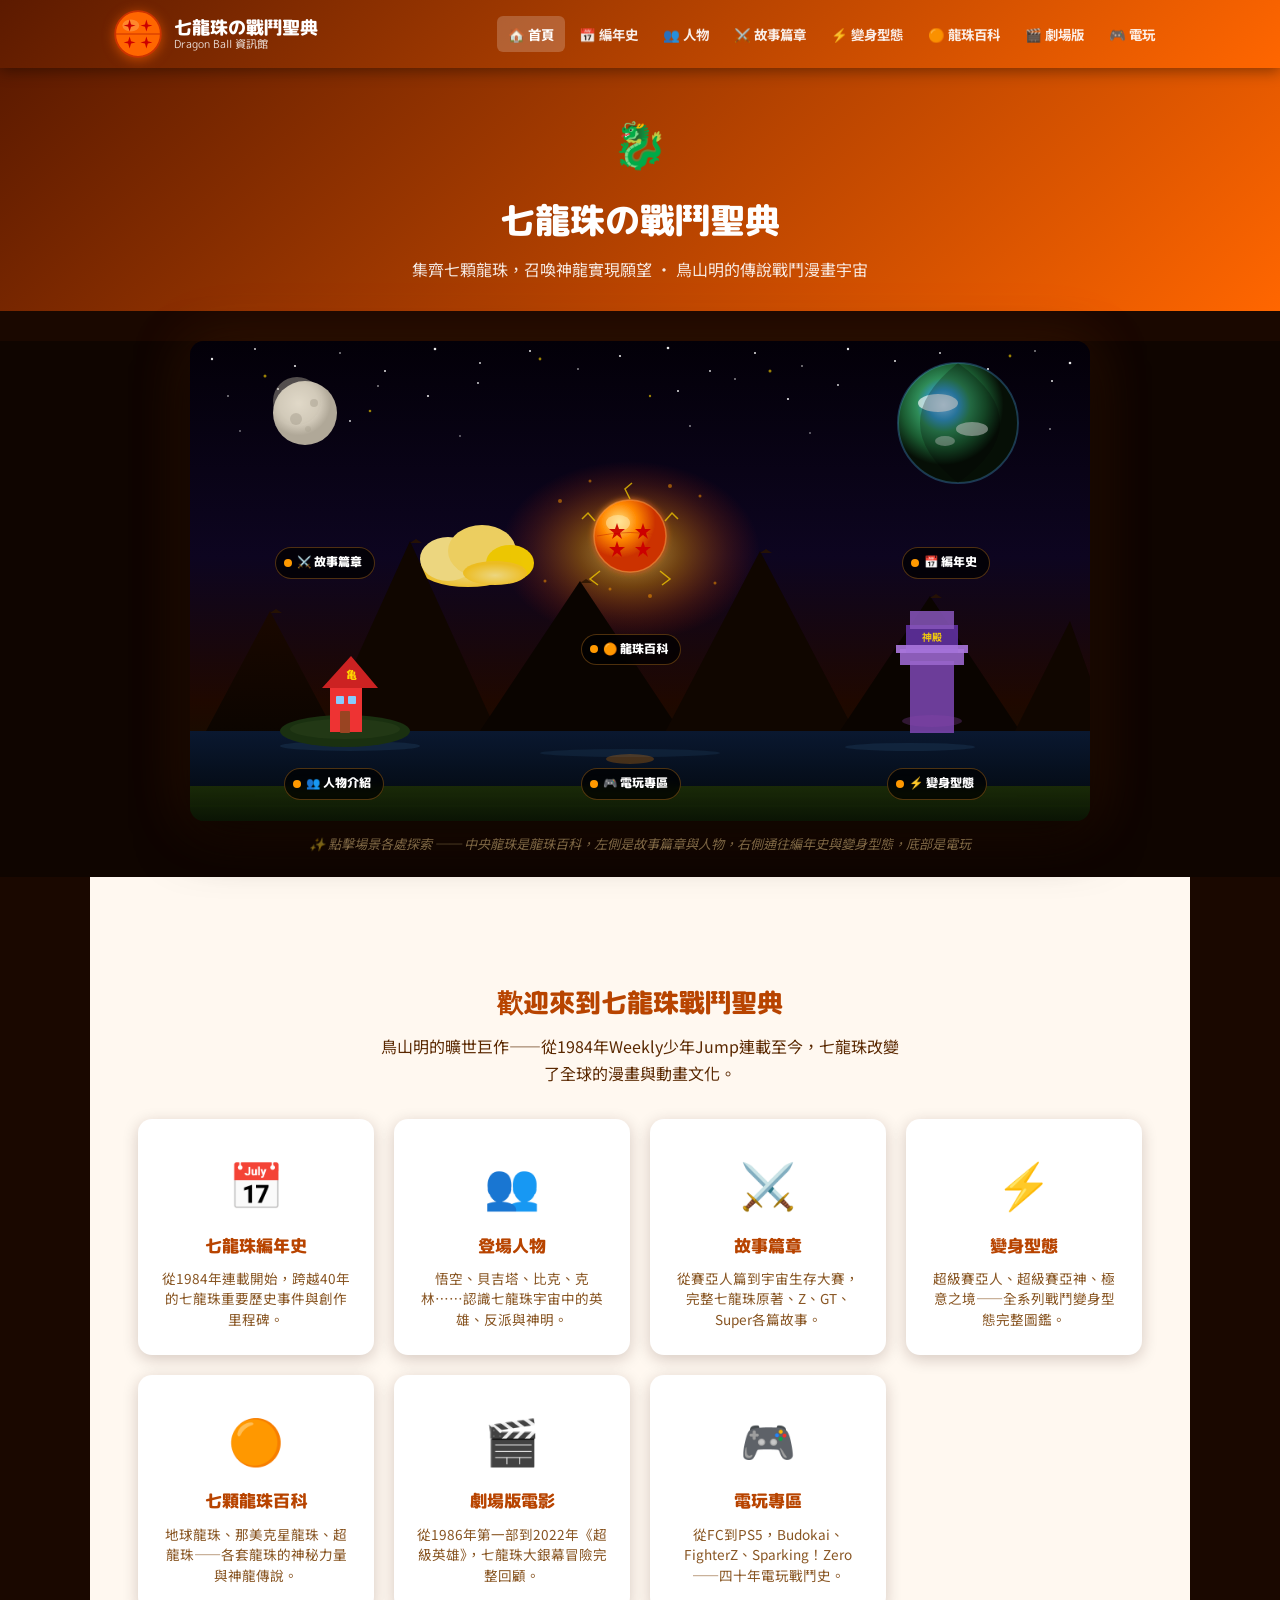
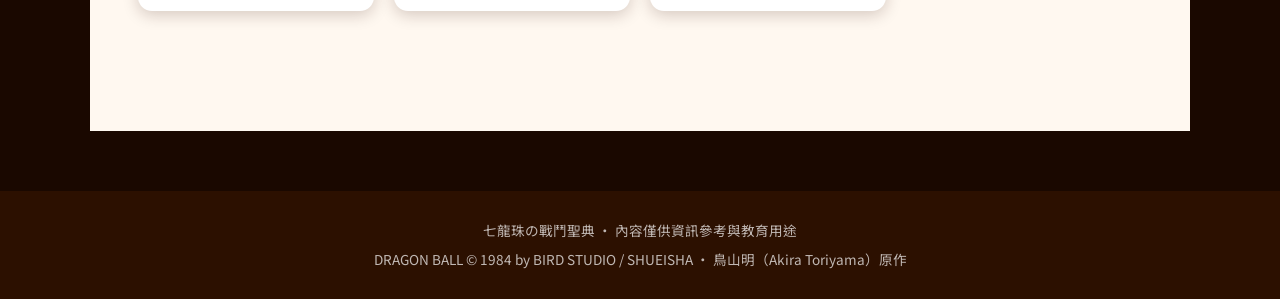
==== index.html @ a5d09ce7 "Initial commit: Dragon Ball fan site with 8 pages" ====
<!DOCTYPE html>
<html lang="zh-TW">
<head>
<meta charset="UTF-8">
<link rel="icon" type="image/svg+xml" href="favicon.svg">
<meta name="viewport" content="width=device-width, initial-scale=1.0">
<title>七龍珠の戰鬥聖典 — Dragon Ball 資訊館</title>
<link rel="stylesheet" href="css/style.css">
<style>
body { background: #1a0800; }
.world-below { background: #0f0500; padding: 0 0 10px; }
.world-hint {
  text-align: center;
  font-size: 0.82rem;
  color: rgba(255,220,150,0.65);
  padding: 12px;
  font-style: italic;
}
.content-wrap { background: var(--cream); }

/* ── WORLD SCENE ── */
.world-wrap {
  max-width: 900px;
  margin: 30px auto 0;
  border-radius: 14px;
  overflow: hidden;
  box-shadow: 0 16px 52px rgba(0,0,0,0.75), 0 0 60px rgba(255,102,0,0.2);
  position: relative;
}

/* ── hotspot base ── */
.world-hotspot {
  position: absolute;
  border: 2px solid transparent;
  border-radius: 8px;
  transition: all 0.25s;
  text-decoration: none;
  display: flex;
  align-items: flex-end;
  justify-content: center;
  padding-bottom: 10px;
}
.world-hotspot:hover {
  background: rgba(255,102,0,0.14);
  border-color: rgba(255,160,40,0.75);
  box-shadow: 0 0 22px rgba(255,102,0,0.35);
}

.world-badge {
  display: flex;
  align-items: center;
  gap: 5px;
  background: rgba(0,0,0,0.72);
  backdrop-filter: blur(4px);
  color: white;
  padding: 5px 12px 5px 8px;
  border-radius: 20px;
  font-size: 0.72rem;
  font-weight: 800;
  white-space: nowrap;
  font-family: 'M PLUS Rounded 1c', sans-serif;
  border: 1px solid rgba(255,160,40,0.3);
  transition: transform 0.2s, background 0.2s;
  pointer-events: none;
}
.world-hotspot:hover .world-badge {
  background: rgba(140,50,0,0.9);
  transform: scale(1.06);
  border-color: rgba(255,160,40,0.65);
}

.hotspot-dot {
  width: 8px;
  height: 8px;
  border-radius: 50%;
  background: #FF9900;
  flex-shrink: 0;
  animation: pulse-dot 2s ease-in-out infinite;
}
@keyframes pulse-dot {
  0%, 100% { opacity: 1; transform: scale(1); }
  50%       { opacity: 0.4; transform: scale(0.7); }
}

.section-intro h2 { color: var(--orange-dark); }
</style>
</head>
<body>

<header class="site-header">
  <div class="header-inner">
    <a href="index.html" class="site-logo">
      <div class="logo-icon"></div>
      <div class="logo-text">七龍珠の戰鬥聖典<div class="logo-sub">Dragon Ball 資訊館</div></div>
    </a>
    <nav class="site-nav">
      <a href="index.html" class="active">🏠 首頁</a>
      <a href="chronicle.html">📅 編年史</a>
      <a href="characters.html">👥 人物</a>
      <a href="saga.html">⚔️ 故事篇章</a>
      <a href="transformations.html">⚡ 變身型態</a>
      <a href="dragonballs.html">🟠 龍珠百科</a>
      <a href="movies.html">🎬 劇場版</a>
      <a href="games.html">🎮 電玩</a>
    </nav>
  </div>
</header>

<!-- Page title -->
<div style="background:linear-gradient(135deg,#5c1a00,#B84400 55%,#FF6600); color:white; text-align:center; padding:36px 24px 28px;">
  <div style="font-size:2.8rem; margin-bottom:10px">🐉</div>
  <h1 style="font-family:'M PLUS Rounded 1c',sans-serif; font-size:2.2rem; font-weight:800; margin-bottom:6px;">七龍珠の戰鬥聖典</h1>
  <p style="opacity:0.88; max-width:500px; margin:0 auto;">集齊七顆龍珠，召喚神龍實現願望 · 鳥山明的傳說戰鬥漫畫宇宙</p>
</div>

<!-- ── THE WORLD SCENE ── -->
<div class="world-below">
  <div class="world-wrap">
    <!-- Inline SVG: Dragon Ball world scene -->
    <svg viewBox="0 0 900 480" xmlns="http://www.w3.org/2000/svg" style="display:block;width:100%;">
      <defs>
        <linearGradient id="sky" x1="0" y1="0" x2="0" y2="1">
          <stop offset="0%" stop-color="#030008"/>
          <stop offset="45%" stop-color="#0d0520"/>
          <stop offset="75%" stop-color="#1f0800"/>
          <stop offset="100%" stop-color="#0d1400"/>
        </linearGradient>
        <radialGradient id="earthG" cx="38%" cy="35%">
          <stop offset="0%" stop-color="#88ccff"/>
          <stop offset="25%" stop-color="#3399cc"/>
          <stop offset="45%" stop-color="#2e8b57"/>
          <stop offset="70%" stop-color="#1a5a30"/>
          <stop offset="100%" stop-color="#060f06"/>
        </radialGradient>
        <radialGradient id="moonG" cx="40%" cy="35%">
          <stop offset="0%" stop-color="#f0e8d8"/>
          <stop offset="60%" stop-color="#d8d0c0"/>
          <stop offset="100%" stop-color="#b0a898"/>
        </radialGradient>
        <radialGradient id="dbG" cx="35%" cy="30%">
          <stop offset="0%" stop-color="#FFE080"/>
          <stop offset="50%" stop-color="#FF8800"/>
          <stop offset="100%" stop-color="#CC3300"/>
        </radialGradient>
        <radialGradient id="auraG" cx="50%" cy="50%">
          <stop offset="0%" stop-color="#FFE066" stop-opacity="0.7"/>
          <stop offset="40%" stop-color="#FF9900" stop-opacity="0.4"/>
          <stop offset="75%" stop-color="#FF5500" stop-opacity="0.15"/>
          <stop offset="100%" stop-color="#FF2200" stop-opacity="0"/>
        </radialGradient>
        <radialGradient id="nimbus" cx="50%" cy="60%">
          <stop offset="0%" stop-color="#FFE888"/>
          <stop offset="100%" stop-color="#FFCC22"/>
        </radialGradient>
        <linearGradient id="mtn1" x1="0" y1="0" x2="0" y2="1">
          <stop offset="0%" stop-color="#1a0800"/>
          <stop offset="100%" stop-color="#080400"/>
        </linearGradient>
        <linearGradient id="mtn2" x1="0" y1="0" x2="0" y2="1">
          <stop offset="0%" stop-color="#0d0500"/>
          <stop offset="100%" stop-color="#050200"/>
        </linearGradient>
        <linearGradient id="waterG" x1="0" y1="0" x2="0" y2="1">
          <stop offset="0%" stop-color="#0a1830"/>
          <stop offset="100%" stop-color="#050d18"/>
        </linearGradient>
        <linearGradient id="groundG" x1="0" y1="0" x2="0" y2="1">
          <stop offset="0%" stop-color="#1a2a08"/>
          <stop offset="100%" stop-color="#0a1404"/>
        </linearGradient>
        <filter id="glow">
          <feGaussianBlur stdDeviation="3" result="blur"/>
          <feMerge><feMergeNode in="blur"/><feMergeNode in="SourceGraphic"/></feMerge>
        </filter>
      </defs>

      <!-- Sky background -->
      <rect width="900" height="480" fill="url(#sky)"/>

      <!-- Stars -->
      <g fill="white" opacity="0.9">
        <circle cx="22" cy="18" r="1.2"/><circle cx="65" cy="8" r="0.9"/>
        <circle cx="105" cy="25" r="1.1"/><circle cx="150" cy="12" r="0.8"/>
        <circle cx="195" cy="30" r="1"/><circle cx="245" cy="8" r="1.3"/>
        <circle cx="290" cy="22" r="0.9"/><circle cx="340" cy="10" r="1"/>
        <circle cx="388" cy="28" r="0.8"/><circle cx="430" cy="15" r="1.1"/>
        <circle cx="478" cy="7" r="1.3"/><circle cx="520" cy="30" r="0.9"/>
        <circle cx="565" cy="12" r="1"/><circle cx="612" cy="25" r="0.8"/>
        <circle cx="658" cy="8" r="1.2"/><circle cx="705" cy="20" r="1"/>
        <circle cx="750" cy="12" r="0.9"/><circle cx="798" cy="28" r="1.1"/>
        <circle cx="845" cy="10" r="0.8"/><circle cx="880" cy="22" r="1.3"/>
        <circle cx="38" cy="55" r="0.8"/><circle cx="88" cy="48" r="1"/>
        <circle cx="138" cy="60" r="0.9"/><circle cx="188" cy="45" r="0.8"/>
        <circle cx="238" cy="55" r="1.1"/><circle cx="288" cy="42" r="0.9"/>
        <circle cx="488" cy="50" r="1"/><circle cx="545" cy="38" r="0.8"/>
        <circle cx="598" cy="58" r="1.1"/><circle cx="648" cy="44" r="0.9"/>
        <circle cx="810" cy="50" r="0.8"/><circle cx="862" cy="40" r="1"/>
        <circle cx="50" cy="90" r="0.7"/><circle cx="160" cy="80" r="0.9"/>
        <circle cx="270" cy="95" r="0.7"/><circle cx="500" cy="85" r="0.8"/>
        <circle cx="620" cy="92" r="0.7"/><circle cx="740" cy="78" r="0.9"/>
        <circle cx="860" cy="88" r="0.8"/>
      </g>
      <!-- Twinkling brighter stars -->
      <g fill="#FFD700" opacity="0.6">
        <circle cx="75" cy="35" r="1.5"/><circle cx="350" cy="18" r="1.4"/>
        <circle cx="580" cy="30" r="1.5"/><circle cx="820" cy="15" r="1.4"/>
        <circle cx="460" cy="55" r="1.2"/><circle cx="180" cy="70" r="1.3"/>
      </g>

      <!-- Moon (upper left) -->
      <circle cx="115" cy="72" r="32" fill="url(#moonG)"/>
      <circle cx="107" cy="60" r="24" fill="#c8c0b0" opacity="0.4"/>
      <circle cx="106" cy="78" r="6" fill="#a8a090" opacity="0.5"/>
      <circle cx="124" cy="62" r="4" fill="#a8a090" opacity="0.5"/>
      <circle cx="118" cy="88" r="3" fill="#a8a090" opacity="0.4"/>

      <!-- Earth (upper right) -->
      <circle cx="768" cy="82" r="60" fill="url(#earthG)"/>
      <ellipse cx="748" cy="62" rx="20" ry="9" fill="white" opacity="0.65"/>
      <ellipse cx="782" cy="88" rx="16" ry="7" fill="white" opacity="0.55"/>
      <ellipse cx="755" cy="100" rx="10" ry="5" fill="white" opacity="0.4"/>
      <circle cx="768" cy="82" r="60" fill="none" stroke="#4499cc" stroke-width="2" opacity="0.35"/>
      <!-- terminator shadow on earth -->
      <path d="M768,22 Q810,52 810,82 Q810,112 768,142 Q730,112 730,82 Q730,52 768,22 Z" fill="black" opacity="0.25"/>

      <!-- Dragon Ball aura glow -->
      <ellipse cx="440" cy="210" rx="130" ry="90" fill="url(#auraG)"/>

      <!-- Nimbus cloud (金筋斗雲) -->
      <g opacity="0.92">
        <ellipse cx="278" cy="228" rx="48" ry="18" fill="url(#nimbus)"/>
        <ellipse cx="258" cy="218" rx="28" ry="22" fill="#FFE888"/>
        <ellipse cx="292" cy="210" rx="34" ry="26" fill="#FFE066"/>
        <ellipse cx="320" cy="222" rx="24" ry="18" fill="#FFD700"/>
        <ellipse cx="305" cy="232" rx="32" ry="12" fill="url(#nimbus)"/>
      </g>

      <!-- Dragon Ball (4-star) floating in center -->
      <g filter="url(#glow)">
        <circle cx="440" cy="195" r="36" fill="url(#dbG)"/>
        <!-- shine -->
        <ellipse cx="428" cy="182" rx="12" ry="8" fill="#FFE8AA" opacity="0.55"/>
        <!-- outline -->
        <circle cx="440" cy="195" r="36" fill="none" stroke="#FF9944" stroke-width="1.5" opacity="0.5"/>
        <!-- horizontal band -->
        <path d="M407,195 Q440,188 473,195" fill="none" stroke="#CC3300" stroke-width="1.2" opacity="0.6"/>
        <!-- 4 red stars (simplified as 4-pointed polygons) -->
        <g fill="#CC0000" opacity="0.95">
          <!-- top-left -->
          <polygon points="427,182 429,188 435,188 430,192 432,198 427,194 422,198 424,192 419,188 425,188"/>
          <!-- top-right -->
          <polygon points="453,182 455,188 461,188 456,192 458,198 453,194 448,198 450,192 445,188 451,188"/>
          <!-- bottom-left -->
          <polygon points="427,200 429,206 435,206 430,210 432,216 427,212 422,216 424,210 419,206 425,206"/>
          <!-- bottom-right -->
          <polygon points="453,200 455,206 461,206 456,210 458,216 453,212 448,216 450,210 445,206 451,206"/>
        </g>
      </g>

      <!-- Ki lightning around Dragon Ball -->
      <g stroke="#FFD700" stroke-width="1.5" opacity="0.7" fill="none">
        <polyline points="405,180 398,172 392,178"/>
        <polyline points="475,180 482,172 488,178"/>
        <polyline points="440,158 435,148 442,142"/>
        <polyline points="410,230 400,238 408,244"/>
        <polyline points="470,230 480,238 472,244"/>
      </g>

      <!-- Mountains back layer -->
      <polygon points="0,420 80,270 160,420" fill="url(#mtn1)"/>
      <polygon points="120,420 220,200 320,420" fill="#100600"/>
      <polygon points="270,420 390,240 510,420" fill="#0a0400"/>
      <polygon points="460,420 570,210 680,420" fill="#100600"/>
      <polygon points="630,420 740,255 850,420" fill="#0a0400"/>
      <polygon points="810,420 880,280 930,420" fill="#100600"/>

      <!-- Mountain highlights (moon/starlight on peaks) -->
      <g fill="#2a1400" opacity="0.8">
        <polygon points="80,272 86,268 92,272"/>
        <polygon points="220,202 226,198 232,202"/>
        <polygon points="390,242 396,238 402,242"/>
        <polygon points="570,212 576,208 582,212"/>
        <polygon points="740,257 746,253 752,257"/>
      </g>

      <!-- Water / lake -->
      <rect x="0" y="390" width="900" height="55" fill="url(#waterG)"/>
      <!-- water reflections -->
      <ellipse cx="160" cy="405" rx="70" ry="5" fill="#1a3550" opacity="0.5"/>
      <ellipse cx="440" cy="412" rx="90" ry="4" fill="#1a3550" opacity="0.4"/>
      <ellipse cx="720" cy="406" rx="65" ry="4" fill="#1a3550" opacity="0.5"/>
      <!-- Dragon Ball reflection on water -->
      <ellipse cx="440" cy="418" rx="24" ry="5" fill="#FF8800" opacity="0.25"/>

      <!-- Kame House on island (left) -->
      <ellipse cx="155" cy="390" rx="65" ry="16" fill="#1a3010"/>
      <ellipse cx="155" cy="388" rx="55" ry="10" fill="#223815"/>
      <!-- house -->
      <rect x="140" y="345" width="32" height="46" fill="#EE3333"/>
      <polygon points="132,347 188,347 161,315" fill="#CC2222"/>
      <!-- windows -->
      <rect x="146" y="355" width="8" height="8" fill="#88CCFF" rx="1"/>
      <rect x="158" y="355" width="8" height="8" fill="#88CCFF" rx="1"/>
      <!-- door -->
      <rect x="150" y="370" width="10" height="22" fill="#994422" rx="1"/>
      <!-- turtle shell sign -->
      <text x="161" y="338" font-size="11" fill="#FFD700" text-anchor="middle" font-weight="bold">亀</text>

      <!-- Kami's Lookout / 神殿 (right) -->
      <rect x="720" y="320" width="44" height="72" fill="#7744aa" opacity="0.9"/>
      <rect x="710" y="308" width="64" height="16" fill="#9966cc" opacity="0.9"/>
      <rect x="716" y="284" width="52" height="28" fill="#6633aa" opacity="0.85"/>
      <rect x="720" y="270" width="44" height="18" fill="#8855bb" opacity="0.85"/>
      <!-- lookout platform -->
      <rect x="706" y="304" width="72" height="8" fill="#aa77dd" opacity="0.9"/>
      <!-- lookout detail -->
      <text x="742" y="300" font-size="10" fill="#FFD700" text-anchor="middle" font-weight="bold" opacity="0.9">神殿</text>
      <!-- lookout glow -->
      <ellipse cx="742" cy="380" rx="30" ry="6" fill="#8844aa" opacity="0.3"/>

      <!-- Ground foreground -->
      <rect x="0" y="445" width="900" height="35" fill="url(#groundG)"/>
      <!-- ground texture lines -->
      <g stroke="#1a2a08" stroke-width="1" opacity="0.4">
        <line x1="0" y1="455" x2="900" y2="455"/>
        <line x1="0" y1="465" x2="900" y2="465"/>
      </g>

      <!-- Cosmic energy particles -->
      <g fill="#FF9900" opacity="0.5">
        <circle cx="370" cy="160" r="2"/><circle cx="510" cy="155" r="1.5"/>
        <circle cx="400" cy="140" r="1.5"/><circle cx="480" cy="145" r="2"/>
        <circle cx="420" cy="248" r="1.5"/><circle cx="460" cy="255" r="2"/>
        <circle cx="355" cy="240" r="1.5"/><circle cx="525" cy="242" r="1.5"/>
      </g>
    </svg>

    <!-- Hotspot overlays -->
    <!-- Upper left: saga/編年史 -->
    <a href="saga.html" class="world-hotspot" style="left:2%;width:26%;top:4%;height:48%;" title="故事篇章">
      <span class="world-badge"><span class="hotspot-dot"></span>⚔️ 故事篇章</span>
    </a>

    <!-- Upper right: chronicle -->
    <a href="chronicle.html" class="world-hotspot" style="left:70%;width:28%;top:4%;height:48%;" title="編年史">
      <span class="world-badge"><span class="hotspot-dot"></span>📅 編年史</span>
    </a>

    <!-- Center: Dragon Ball -->
    <a href="dragonballs.html" class="world-hotspot" style="left:32%;width:34%;top:18%;height:52%;" title="七顆龍珠百科">
      <span class="world-badge"><span class="hotspot-dot"></span>🟠 龍珠百科</span>
    </a>

    <!-- Lower left: characters (Kame House area) -->
    <a href="characters.html" class="world-hotspot" style="left:2%;width:28%;top:58%;height:40%;" title="人物介紹">
      <span class="world-badge"><span class="hotspot-dot"></span>👥 人物介紹</span>
    </a>

    <!-- Lower right: transformations (Lookout area) -->
    <a href="transformations.html" class="world-hotspot" style="left:68%;width:30%;top:58%;height:40%;" title="變身型態">
      <span class="world-badge"><span class="hotspot-dot"></span>⚡ 變身型態</span>
    </a>

    <!-- Bottom center: games -->
    <a href="games.html" class="world-hotspot" style="left:30%;width:38%;top:80%;height:18%;" title="電玩專區">
      <span class="world-badge"><span class="hotspot-dot"></span>🎮 電玩專區</span>
    </a>
  </div>

  <div class="world-hint">
    ✨ 點擊場景各處探索 ── 中央龍珠是龍珠百科，左側是故事篇章與人物，右側通往編年史與變身型態，底部是電玩
  </div>
</div>

<!-- Main content -->
<div class="content-wrap">
<div class="content-wrap" style="padding-top:36px;">

  <div class="section-intro">
    <h2>歡迎來到七龍珠戰鬥聖典</h2>
    <p>鳥山明的曠世巨作——從1984年Weekly少年Jump連載至今，七龍珠改變了全球的漫畫與動畫文化。</p>
  </div>

  <div class="nav-cards">
    <a href="chronicle.html" class="nav-card">
      <span class="nav-card-icon">📅</span>
      <h3>七龍珠編年史</h3>
      <p>從1984年連載開始，跨越40年的七龍珠重要歷史事件與創作里程碑。</p>
    </a>
    <a href="characters.html" class="nav-card">
      <span class="nav-card-icon">👥</span>
      <h3>登場人物</h3>
      <p>悟空、貝吉塔、比克、克林……認識七龍珠宇宙中的英雄、反派與神明。</p>
    </a>
    <a href="saga.html" class="nav-card">
      <span class="nav-card-icon">⚔️</span>
      <h3>故事篇章</h3>
      <p>從賽亞人篇到宇宙生存大賽，完整七龍珠原著、Z、GT、Super各篇故事。</p>
    </a>
    <a href="transformations.html" class="nav-card">
      <span class="nav-card-icon">⚡</span>
      <h3>變身型態</h3>
      <p>超級賽亞人、超級賽亞神、極意之境——全系列戰鬥變身型態完整圖鑑。</p>
    </a>
    <a href="dragonballs.html" class="nav-card">
      <span class="nav-card-icon">🟠</span>
      <h3>七顆龍珠百科</h3>
      <p>地球龍珠、那美克星龍珠、超龍珠——各套龍珠的神秘力量與神龍傳說。</p>
    </a>
    <a href="movies.html" class="nav-card">
      <span class="nav-card-icon">🎬</span>
      <h3>劇場版電影</h3>
      <p>從1986年第一部到2022年《超級英雄》，七龍珠大銀幕冒險完整回顧。</p>
    </a>
    <a href="games.html" class="nav-card">
      <span class="nav-card-icon">🎮</span>
      <h3>電玩專區</h3>
      <p>從FC到PS5，Budokai、FighterZ、Sparking！Zero——四十年電玩戰鬥史。</p>
    </a>
  </div>

</div>
</div>

<footer>
  <p>七龍珠の戰鬥聖典 · 內容僅供資訊參考與教育用途</p>
  <p style="margin-top:6px">DRAGON BALL © 1984 by BIRD STUDIO / SHUEISHA · 鳥山明（Akira Toriyama）原作</p>
</footer>

</body>
</html>
---- css/style.css ----
@import url('https://fonts.googleapis.com/css2?family=M+PLUS+Rounded+1c:wght@400;700;800&family=Noto+Sans+TC:wght@300;400;700&display=swap');

:root {
  --orange: #FF6600;
  --orange-dark: #B84400;
  --orange-light: #FF9944;
  --orange-deep: #7A2200;
  --gold: #FFD700;
  --gold-dark: #CC8800;
  --red-btn: #CC2200;
  --ki-blue: #2299FF;
  --space-bg: #0A0014;
  --cream: #FFF8F0;
  --card-bg: #ffffff;
  --text: #2c1000;
  --text-mid: #5a2800;
  --text-light: #885522;
  --white: #ffffff;
  --shadow: rgba(44, 16, 0, 0.2);
  --shadow-deep: rgba(44, 16, 0, 0.45);
  --orange-glow: rgba(255, 102, 0, 0.5);
}

* { margin: 0; padding: 0; box-sizing: border-box; }

body {
  font-family: 'Noto Sans TC', 'M PLUS Rounded 1c', 'Microsoft JhengHei', sans-serif;
  background-color: var(--cream);
  color: var(--text);
  line-height: 1.7;
}

a { color: var(--orange-dark); text-decoration: none; }
a:hover { color: var(--orange); }

/* ── HEADER / NAV ─────────────────────────── */
.site-header {
  background: linear-gradient(135deg, #5c1a00 0%, var(--orange-dark) 55%, var(--orange) 100%);
  padding: 0;
  position: sticky;
  top: 0;
  z-index: 100;
  box-shadow: 0 3px 14px rgba(0,0,0,0.4);
}

.header-inner {
  max-width: 1100px;
  margin: 0 auto;
  display: flex;
  align-items: center;
  justify-content: space-between;
  padding: 0 24px;
}

.site-logo {
  display: flex;
  align-items: center;
  gap: 12px;
  padding: 10px 0;
  text-decoration: none;
}

.logo-icon {
  width: 48px;
  height: 48px;
  background-image: url('../favicon.svg');
  background-size: contain;
  background-position: center;
  background-repeat: no-repeat;
  flex-shrink: 0;
  filter: drop-shadow(0 2px 6px rgba(255,100,0,0.6));
}

.logo-text {
  font-family: 'M PLUS Rounded 1c', sans-serif;
  font-weight: 800;
  color: white;
  font-size: 1.15rem;
  line-height: 1.2;
}

.logo-sub {
  font-size: 0.7rem;
  opacity: 0.85;
  font-weight: 400;
}

.site-nav {
  display: flex;
  flex-wrap: wrap;
  gap: 3px;
}

.site-nav a {
  color: rgba(255,255,255,0.9);
  padding: 7px 11px;
  border-radius: 6px;
  font-size: 0.84rem;
  font-weight: 700;
  transition: all 0.2s;
  white-space: nowrap;
}

.site-nav a:hover, .site-nav a.active {
  background: rgba(255,255,255,0.2);
  color: white;
}

/* ── PAGE HERO ─────────────────────────────── */
.page-hero {
  background: linear-gradient(135deg, var(--orange) 0%, var(--orange-dark) 100%);
  color: white;
  text-align: center;
  padding: 48px 24px 40px;
}

.page-hero h1 {
  font-family: 'M PLUS Rounded 1c', sans-serif;
  font-size: 2.2rem;
  font-weight: 800;
  margin-bottom: 10px;
}

.page-hero p {
  font-size: 1rem;
  opacity: 0.9;
  max-width: 600px;
  margin: 0 auto;
}

/* ── MAIN CONTENT ──────────────────────────── */
.content-wrap {
  max-width: 1100px;
  margin: 0 auto;
  padding: 40px 24px;
}

/* ── BREADCRUMB ─────────────────────────────── */
.breadcrumb {
  display: flex;
  align-items: center;
  gap: 6px;
  font-size: 0.82rem;
  color: var(--text-light);
  margin-bottom: 24px;
}
.breadcrumb a {
  color: var(--orange-dark);
  font-weight: 700;
  display: flex;
  align-items: center;
  gap: 4px;
  padding: 5px 12px;
  border-radius: 20px;
  border: 1.5px solid var(--orange);
  transition: all 0.18s;
  background: white;
  text-decoration: none;
}
.breadcrumb a:hover {
  background: var(--orange);
  color: white;
  border-color: var(--orange);
}
.breadcrumb-sep { color: #bbb; }
.breadcrumb-cur { color: var(--text-mid); font-weight: 600; }

/* ── INDEX NAV CARDS ───────────────────────── */
.section-intro {
  text-align: center;
  padding: 28px 0 32px;
}

.section-intro h2 {
  font-family: 'M PLUS Rounded 1c', sans-serif;
  font-size: 1.6rem;
  font-weight: 800;
  color: var(--orange-dark);
  margin-bottom: 8px;
}

.section-intro p {
  color: var(--text-mid);
  max-width: 520px;
  margin: 0 auto;
}

.nav-cards {
  display: grid;
  grid-template-columns: repeat(auto-fit, minmax(220px, 1fr));
  gap: 20px;
  margin-bottom: 40px;
}

.nav-card {
  background: white;
  border-radius: 14px;
  padding: 24px 20px;
  text-align: center;
  box-shadow: 0 4px 16px var(--shadow);
  border: 2px solid transparent;
  transition: all 0.25s;
  text-decoration: none;
  color: var(--text);
  display: block;
}

.nav-card:hover {
  border-color: var(--orange);
  transform: translateY(-4px);
  box-shadow: 0 8px 24px var(--shadow-deep);
  color: var(--text);
}

.nav-card-icon { font-size: 2.8rem; margin-bottom: 10px; display: block; }

.nav-card h3 {
  font-family: 'M PLUS Rounded 1c', sans-serif;
  font-weight: 800;
  font-size: 1.05rem;
  color: var(--orange-dark);
  margin-bottom: 8px;
}

.nav-card p {
  font-size: 0.85rem;
  color: var(--text-light);
  line-height: 1.5;
}

/* ── TIMELINE ──────────────────────────────── */
.timeline-wrap {
  position: relative;
  padding-left: 40px;
}

.timeline-wrap::before {
  content: '';
  position: absolute;
  left: 14px;
  top: 0;
  bottom: 0;
  width: 4px;
  background: linear-gradient(180deg, var(--orange) 0%, var(--orange-dark) 100%);
  border-radius: 4px;
}

.timeline-item {
  position: relative;
  margin-bottom: 32px;
}

.timeline-dot {
  position: absolute;
  left: -34px;
  top: 4px;
  width: 20px;
  height: 20px;
  border-radius: 50%;
  background: white;
  border: 4px solid var(--orange);
  z-index: 2;
}

.timeline-item.major .timeline-dot {
  border-color: var(--gold);
  background: var(--gold);
  width: 24px;
  height: 24px;
  left: -36px;
  top: 2px;
}

.timeline-year {
  font-family: 'M PLUS Rounded 1c', sans-serif;
  font-size: 1.1rem;
  font-weight: 800;
  color: var(--orange-dark);
  margin-bottom: 4px;
}

.timeline-item.major .timeline-year {
  color: var(--gold-dark);
  font-size: 1.2rem;
}

.timeline-content {
  background: white;
  border-radius: 10px;
  padding: 16px 20px;
  box-shadow: 0 2px 10px var(--shadow);
  border-left: 4px solid var(--orange);
}

.timeline-item.major .timeline-content {
  border-left-color: var(--gold-dark);
  background: linear-gradient(135deg, #fffbf0 0%, white 100%);
}

.timeline-content h3 {
  font-family: 'M PLUS Rounded 1c', sans-serif;
  font-weight: 700;
  font-size: 1rem;
  color: var(--text);
  margin-bottom: 6px;
}

.timeline-content p {
  font-size: 0.9rem;
  color: var(--text-mid);
  line-height: 1.65;
}

.timeline-era {
  font-family: 'M PLUS Rounded 1c', sans-serif;
  font-size: 0.8rem;
  font-weight: 800;
  color: white;
  background: var(--orange);
  padding: 4px 14px;
  border-radius: 20px;
  display: inline-block;
  margin-bottom: 20px;
}

/* ── SECTION HEADING ───────────────────────── */
.section-title {
  font-family: 'M PLUS Rounded 1c', sans-serif;
  font-size: 1.6rem;
  font-weight: 800;
  color: var(--orange-dark);
  padding-bottom: 10px;
  border-bottom: 4px solid var(--orange);
  margin-bottom: 28px;
  display: flex;
  align-items: center;
  gap: 10px;
}

/* ── CHARACTER CARDS ───────────────────────── */
.char-grid {
  display: grid;
  grid-template-columns: repeat(auto-fill, minmax(250px, 1fr));
  gap: 24px;
  margin-bottom: 40px;
}

@keyframes card-in {
  from { opacity: 0; transform: translateY(20px); }
  to   { opacity: 1; transform: translateY(0); }
}

.char-card {
  background: white;
  border-radius: 20px;
  overflow: hidden;
  box-shadow: 0 4px 24px var(--shadow);
  transition: transform 0.28s cubic-bezier(.34,1.4,.64,1), box-shadow 0.28s;
  display: flex;
  flex-direction: column;
  animation: card-in 0.45s ease both;
}
.char-card:nth-child(2) { animation-delay: 0.05s; }
.char-card:nth-child(3) { animation-delay: 0.10s; }
.char-card:nth-child(4) { animation-delay: 0.15s; }
.char-card:nth-child(5) { animation-delay: 0.20s; }
.char-card:nth-child(6) { animation-delay: 0.25s; }
.char-card:hover {
  transform: translateY(-8px) scale(1.012);
  box-shadow: 0 18px 40px var(--shadow-deep);
}

.char-img-wrap {
  height: 200px;
  display: flex;
  align-items: center;
  justify-content: center;
  font-size: 6rem;
  position: relative;
  overflow: hidden;
}

.char-body { padding: 18px 20px 20px; flex: 1; display: flex; flex-direction: column; }

.char-name-jp {
  font-size: 0.74rem;
  color: var(--text-light);
  margin-bottom: 2px;
}

.char-card h3 {
  font-family: 'M PLUS Rounded 1c', sans-serif;
  font-size: 1.2rem;
  font-weight: 800;
  color: var(--text);
  margin-bottom: 6px;
}

.char-role {
  font-size: 0.78rem;
  color: white;
  padding: 2px 10px;
  border-radius: 20px;
  display: inline-block;
  margin-bottom: 10px;
  font-weight: 700;
}

.char-desc {
  font-size: 0.85rem;
  color: var(--text-mid);
  line-height: 1.65;
  flex: 1;
}

.char-facts {
  margin-top: 12px;
  padding-top: 12px;
  border-top: 1px solid #eee;
}

.char-fact {
  display: flex;
  font-size: 0.8rem;
  padding: 3px 0;
  gap: 8px;
}

.char-fact-label {
  color: var(--text-light);
  min-width: 55px;
  font-weight: 700;
}

.char-fact-val { color: var(--text-mid); }

/* character avatar background colours */
.bg-goku       { background: linear-gradient(160deg, #fff0b8 0%, #FFD700 100%); }
.bg-vegeta     { background: linear-gradient(160deg, #c0c8e8 0%, #6680c0 100%); }
.bg-gohan      { background: linear-gradient(160deg, #c8f0d0 0%, #66bb88 100%); }
.bg-piccolo    { background: linear-gradient(160deg, #a8dda0 0%, #227733 100%); }
.bg-krillin    { background: linear-gradient(160deg, #ffe8b8 0%, #ffbb44 100%); }
.bg-bulma      { background: linear-gradient(160deg, #b8d8ff 0%, #5599ee 100%); }
.bg-frieza     { background: linear-gradient(160deg, #e8d0ff 0%, #aa55ee 100%); }
.bg-cell       { background: linear-gradient(160deg, #c0f0c8 0%, #338855 100%); }
.bg-buu        { background: linear-gradient(160deg, #ffcce0 0%, #ff77aa 100%); }
.bg-beerus     { background: linear-gradient(160deg, #ddc0ff 0%, #8833cc 100%); }
.bg-whis       { background: linear-gradient(160deg, #e0f0ff 0%, #99ccff 100%); }
.bg-trunks     { background: linear-gradient(160deg, #e0c8ff 0%, #9966cc 100%); }
.bg-goten      { background: linear-gradient(160deg, #ffe8c0 0%, #ffaa44 100%); }
.bg-android    { background: linear-gradient(160deg, #d0e8f8 0%, #5588aa 100%); }
.bg-chichi     { background: linear-gradient(160deg, #ffd0b8 0%, #ff8855 100%); }

/* ── CARDS (sagas, movies, etc.) ───────────── */
.grid-cards {
  display: grid;
  grid-template-columns: repeat(auto-fill, minmax(300px, 1fr));
  gap: 24px;
  margin-bottom: 40px;
}

.info-card {
  background: white;
  border-radius: 14px;
  overflow: hidden;
  box-shadow: 0 4px 16px var(--shadow);
  transition: transform 0.2s, box-shadow 0.2s;
  display: flex;
  flex-direction: column;
}

.info-card:hover {
  transform: translateY(-4px);
  box-shadow: 0 10px 28px var(--shadow-deep);
}

.info-card-header {
  padding: 20px 22px 16px;
  display: flex;
  align-items: flex-start;
  gap: 14px;
}

.info-card-icon {
  font-size: 2.8rem;
  flex-shrink: 0;
  line-height: 1;
}

.info-card-header h3 {
  font-family: 'M PLUS Rounded 1c', sans-serif;
  font-size: 1.1rem;
  font-weight: 800;
  color: var(--text);
  margin-bottom: 4px;
  line-height: 1.3;
}

.info-card-sub {
  font-size: 0.8rem;
  color: var(--text-light);
}

.info-card-body {
  padding: 0 22px 20px;
  flex: 1;
}

.info-card-body p {
  font-size: 0.88rem;
  color: var(--text-mid);
  line-height: 1.65;
}

.info-card-footer {
  padding: 12px 22px;
  border-top: 1px solid #f0e8e0;
  display: flex;
  gap: 6px;
  flex-wrap: wrap;
}

/* ── HIGHLIGHT BOX ──────────────────────────── */
.highlight-box {
  background: linear-gradient(135deg, #fff5e8 0%, #ffeedd 100%);
  border-left: 5px solid var(--orange);
  border-radius: 0 10px 10px 0;
  padding: 18px 20px;
  margin: 20px 0;
}

.highlight-box.gold {
  background: linear-gradient(135deg, #fffbe8 0%, #fff5cc 100%);
  border-left-color: var(--gold-dark);
}

.highlight-box p {
  margin: 0;
  color: var(--text);
  line-height: 1.7;
  font-size: 0.95rem;
}

/* ── ARTICLE BODY ────────────────────────────── */
.article-body { max-width: 760px; margin: 0 auto; }

.article-body h2 {
  font-family: 'M PLUS Rounded 1c', sans-serif;
  font-size: 1.4rem;
  font-weight: 800;
  color: var(--orange-dark);
  margin: 32px 0 12px;
  padding-bottom: 8px;
  border-bottom: 3px solid var(--orange);
}

.article-body h3 {
  font-size: 1.1rem;
  font-weight: 700;
  color: var(--text);
  margin: 20px 0 8px;
}

.article-body p {
  color: var(--text-mid);
  margin-bottom: 14px;
  line-height: 1.8;
}

.article-body ul, .article-body ol {
  padding-left: 24px;
  color: var(--text-mid);
  margin-bottom: 14px;
}

.article-body li {
  margin-bottom: 6px;
  line-height: 1.7;
}

/* ── BADGE / TAG ─────────────────────────────── */
.badge {
  display: inline-block;
  padding: 3px 10px;
  border-radius: 20px;
  font-size: 0.76rem;
  font-weight: 700;
}

.badge-orange { background: var(--orange); color: white; }
.badge-gold   { background: var(--gold-dark); color: white; }
.badge-red    { background: var(--red-btn); color: white; }
.badge-blue   { background: var(--ki-blue); color: white; }
.badge-green  { background: #339944; color: white; }
.badge-purple { background: #7733aa; color: white; }
.badge-grey   { background: #999; color: white; }
.badge-pink   { background: #ee5588; color: white; }

/* ── DRAGON BALL GRID ───────────────────────── */
.db-grid {
  display: grid;
  grid-template-columns: repeat(auto-fill, minmax(280px, 1fr));
  gap: 24px;
  margin-bottom: 40px;
}

.db-card {
  background: white;
  border-radius: 16px;
  padding: 28px 24px;
  text-align: center;
  box-shadow: 0 4px 20px var(--shadow);
  transition: transform 0.25s, box-shadow 0.25s;
  border: 2px solid transparent;
  position: relative;
  overflow: hidden;
}

.db-card:hover {
  transform: translateY(-6px);
  box-shadow: 0 12px 32px var(--shadow-deep);
  border-color: var(--orange-light);
}

.db-ball {
  width: 90px;
  height: 90px;
  border-radius: 50%;
  margin: 0 auto 16px;
  display: flex;
  align-items: center;
  justify-content: center;
  font-size: 2.4rem;
  box-shadow: 0 6px 20px rgba(255,102,0,0.4), inset -6px -6px 12px rgba(0,0,0,0.25), inset 6px 6px 10px rgba(255,255,255,0.3);
  background: radial-gradient(circle at 35% 35%, #FFAA44, #FF6600 55%, #CC3300);
  position: relative;
}

.db-stars {
  position: absolute;
  inset: 0;
  border-radius: 50%;
  display: flex;
  align-items: center;
  justify-content: center;
  font-size: 0.6rem;
  letter-spacing: 2px;
  color: #CC0000;
  font-weight: 900;
}

.db-card h3 {
  font-family: 'M PLUS Rounded 1c', sans-serif;
  font-size: 1.15rem;
  font-weight: 800;
  color: var(--orange-dark);
  margin-bottom: 8px;
}

.db-card p {
  font-size: 0.87rem;
  color: var(--text-mid);
  line-height: 1.65;
}

/* ── TRANSFORMATION CARDS ───────────────────── */
.transform-grid {
  display: grid;
  grid-template-columns: repeat(auto-fill, minmax(260px, 1fr));
  gap: 20px;
  margin-bottom: 40px;
}

.transform-card {
  background: white;
  border-radius: 14px;
  overflow: hidden;
  box-shadow: 0 4px 16px var(--shadow);
  transition: transform 0.22s, box-shadow 0.22s;
  border-left: 5px solid var(--orange);
}

.transform-card:hover {
  transform: translateY(-4px);
  box-shadow: 0 10px 28px var(--shadow-deep);
}

.transform-header {
  padding: 20px 20px 14px;
  display: flex;
  align-items: center;
  gap: 14px;
}

.transform-icon {
  font-size: 2.6rem;
  flex-shrink: 0;
}

.transform-header h3 {
  font-family: 'M PLUS Rounded 1c', sans-serif;
  font-size: 1.05rem;
  font-weight: 800;
  color: var(--text);
  margin-bottom: 3px;
}

.transform-body {
  padding: 0 20px 18px;
}

.transform-body p {
  font-size: 0.85rem;
  color: var(--text-mid);
  line-height: 1.65;
}

.transform-power {
  margin-top: 10px;
  display: flex;
  align-items: center;
  gap: 8px;
  font-size: 0.78rem;
  font-weight: 700;
  color: var(--text-light);
}

.power-bar {
  flex: 1;
  height: 6px;
  background: #f0e8e0;
  border-radius: 3px;
  overflow: hidden;
}

.power-fill {
  height: 100%;
  border-radius: 3px;
  background: linear-gradient(90deg, var(--orange) 0%, var(--gold) 100%);
  transition: width 1s ease;
}

/* ── FOOTER ─────────────────────────────────── */
footer {
  background: var(--text);
  color: rgba(255,255,255,0.7);
  text-align: center;
  padding: 28px 24px;
  font-size: 0.85rem;
  margin-top: 60px;
}

footer a { color: var(--orange-light); }

/* ── RESPONSIVE ──────────────────────────────── */
@media (max-width: 700px) {
  .site-nav a { padding: 7px 8px; font-size: 0.78rem; }
  .logo-text { font-size: 0.95rem; }
  .page-hero h1 { font-size: 1.6rem; }
  .char-grid { grid-template-columns: repeat(2, 1fr); }
  .grid-cards { grid-template-columns: 1fr; }
  .nav-cards { grid-template-columns: repeat(2, 1fr); }
  .db-grid { grid-template-columns: 1fr; }
  .transform-grid { grid-template-columns: 1fr; }
}

@media (max-width: 480px) {
  .char-grid { grid-template-columns: 1fr; }
  .nav-cards { grid-template-columns: 1fr; }
}
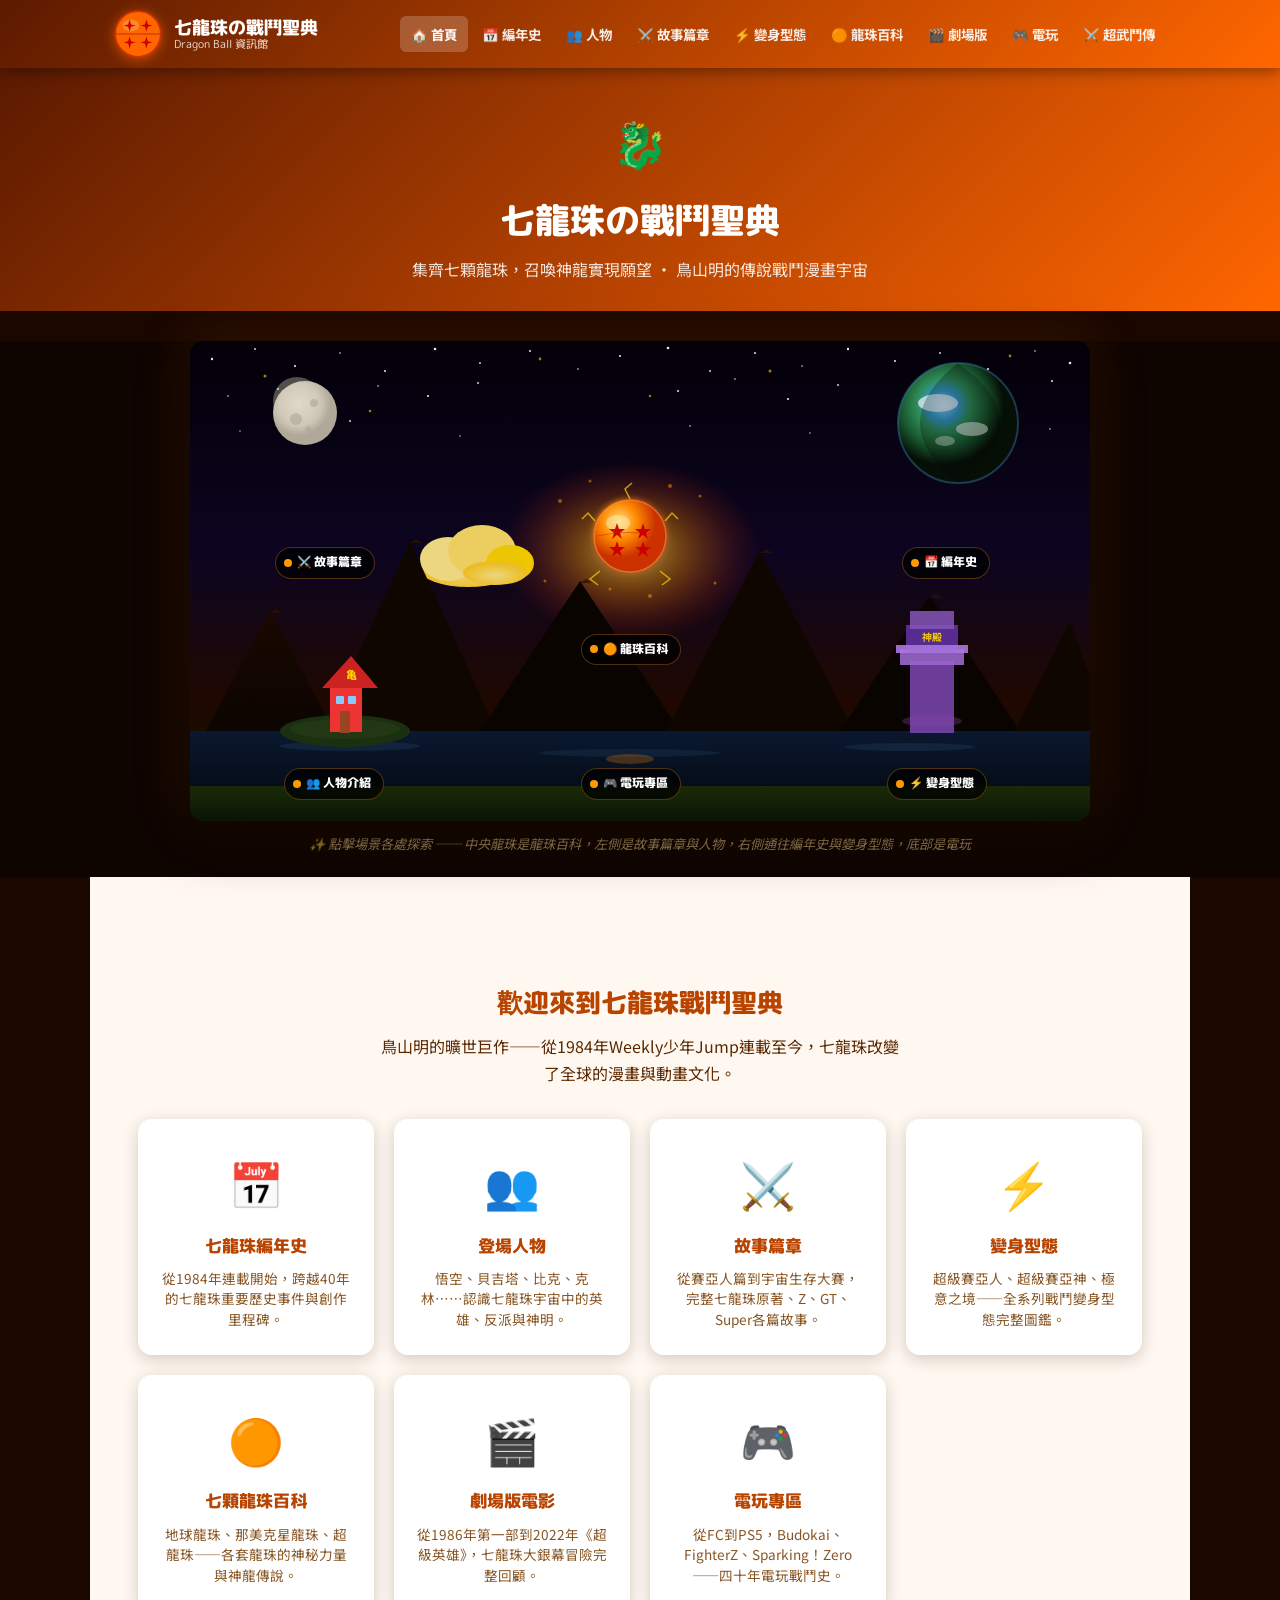
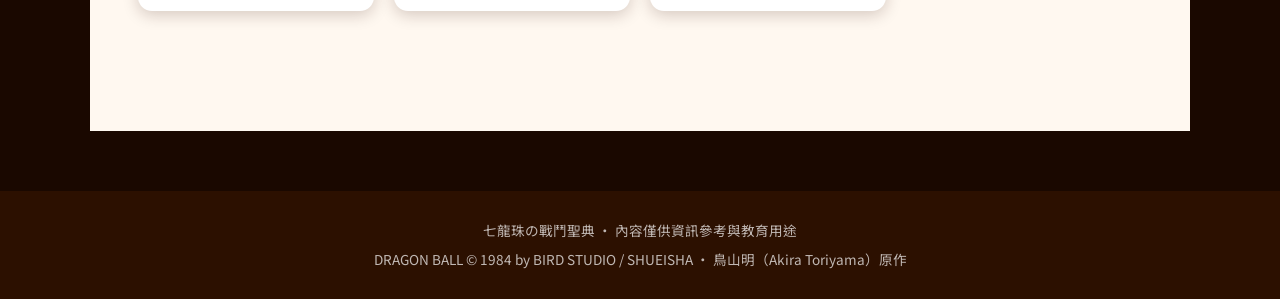
==== commit 15d100c4: "Add Super Butōden series page: 超武鬥傳1-3代完整介紹 新增內容： - butoden.html：超武鬥傳三部曲 (I/II/III) 詳細介紹頁面   * 三代遊戲完" ====
--- a/index.html
+++ b/index.html
@@ -102,6 +102,7 @@
       <a href="dragonballs.html">🟠 龍珠百科</a>
       <a href="movies.html">🎬 劇場版</a>
       <a href="games.html">🎮 電玩</a>
+      <a href="butoden.html">⚔️ 超武鬥傳</a>
     </nav>
   </div>
 </header>
